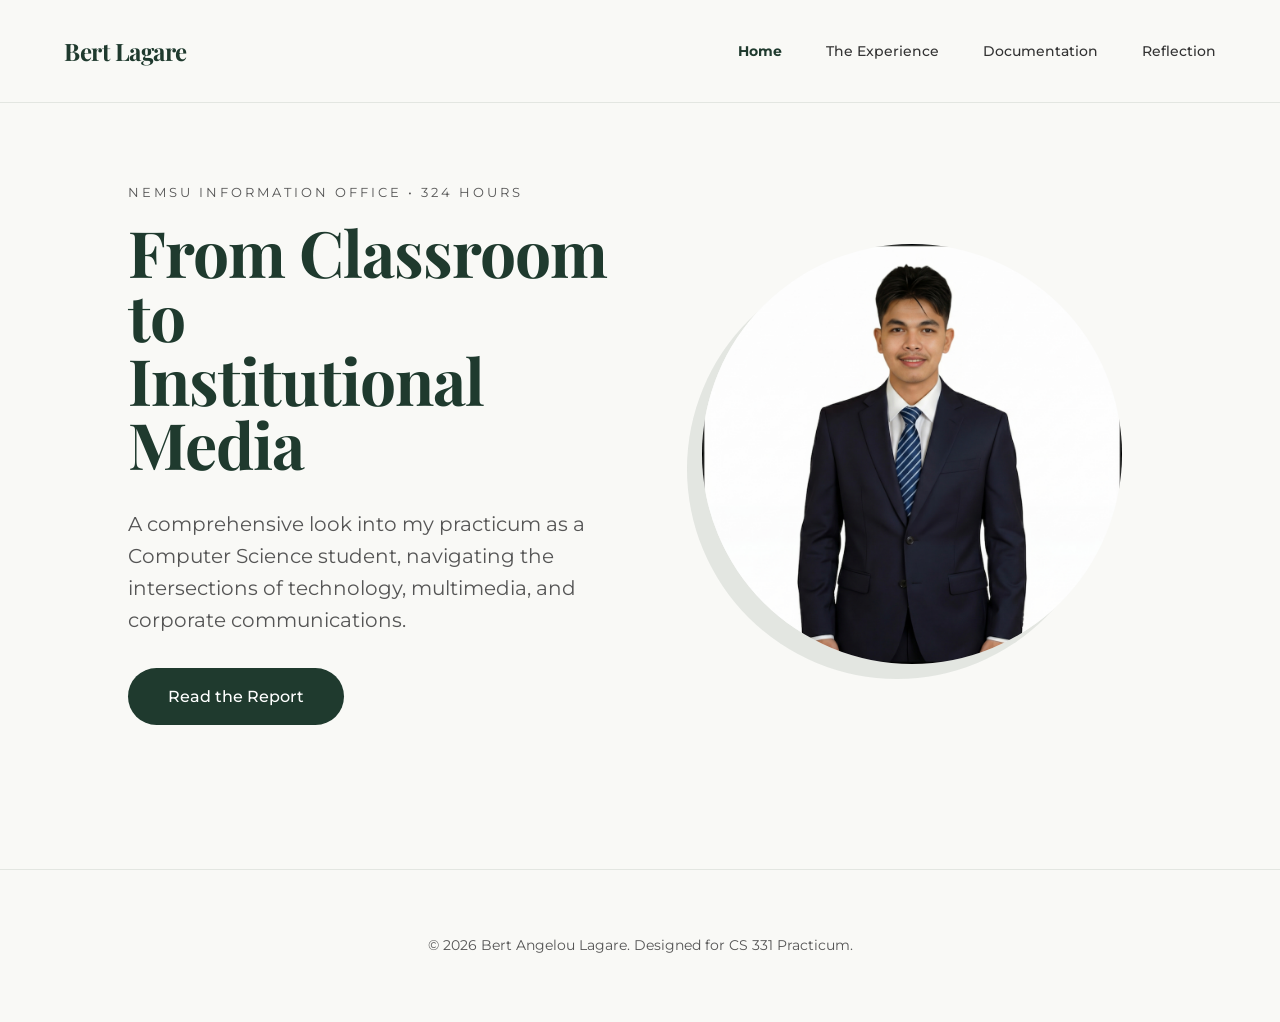
==== index.html @ 6bbab6f7 "Add overflow hidden and adjust image size in index.html" ====
<!DOCTYPE html>
<html lang="en">
<head>
    <meta charset="UTF-8">
    <meta name="viewport" content="width=device-width, initial-scale=1.0">
    <title>My OJT Experience | Bert Lagare</title>
    <link href="https://fonts.googleapis.com/css2?family=Playfair+Display:wght@600;700&family=Montserrat:wght@400;500;700&display=swap" rel="stylesheet">
    <link rel="stylesheet" href="style.css">
</head>
<body>

    <nav>
        <a href="index.html" class="logo">Bert Lagare</a>
        <div class="nav-links">
            <a href="index.html" class="active">Home</a>
            <a href="experience.html">The Experience</a>
            <a href="gallery.html">Documentation</a>
            <a href="reflection.html">Reflection</a>
        </div>
    </nav>

    <!-- Flexbox applied to container to split text left and image right -->
    <div class="container" style="display: flex; align-items: center; justify-content: space-between; gap: 4rem; overflow: hidden;">
        
        <div class="hero-text" style="flex: 1;">
            <span class="overline">NEMSU Information Office • 324 Hours</span>
            <h1 class="designer-heading">From Classroom to<br>Institutional Media</h1>
            <p class="lead-text" style="margin-bottom: 2rem;">A comprehensive look into my practicum as a Computer Science student, navigating the intersections of technology, multimedia, and corporate communications.</p>
            <a href="experience.html" class="btn">Read the Report</a>
        </div>

        <div class="hero-image" style="flex: 1; display: flex; justify-content: center; position: relative;">
            <img src="Gemini_Generated_Image_6r0pe6r0pe6r0pe6.png" alt="Bert Lagare" style="width: 420px; height: 420px; border-radius: 50%; object-fit: cover; box-shadow: -15px 15px 0px rgba(31, 58, 46, 0.1);">
        </div>

    </div>

    <footer>
        <p>© 2026 Bert Angelou Lagare. Designed for CS 331 Practicum.</p>
    </footer>

</body>
</html>
---- style.css ----
:root {
    --bg-cream: #F9F9F6;
    --primary-green: #1F3A2E;
    --text-dark: #333333;
    --text-gray: #555555;
    --font-serif: 'Playfair Display', serif;
    --font-sans: 'Montserrat', sans-serif;
}

/* Global Reset & Typography */
* { margin: 0; padding: 0; box-sizing: border-box; }
body {
    background-color: var(--bg-cream);
    color: var(--text-dark);
    font-family: var(--font-sans);
    line-height: 1.6;
    overflow-x: hidden;
}

h1, h2, h3, h4 { font-family: var(--font-serif); color: var(--primary-green); }

/* Navigation */
nav {
    display: flex;
    justify-content: space-between;
    align-items: center;
    padding: 2rem 5%;
    background-color: var(--bg-cream);
    position: sticky;
    top: 0;
    z-index: 1000;
    border-bottom: 1px solid rgba(31, 58, 46, 0.1);
}

.logo {
    font-family: var(--font-serif);
    font-size: 1.5rem;
    font-weight: 700;
    color: var(--primary-green);
    text-decoration: none;
    letter-spacing: -0.5px;
}

.nav-links a {
    text-decoration: none;
    color: var(--text-dark);
    margin-left: 2.5rem;
    font-size: 0.9rem;
    font-weight: 500;
    transition: color 0.3s ease;
}

.nav-links a:hover, .nav-links a.active {
    color: var(--primary-green);
    font-weight: 700;
}

/* UI Components */
.btn {
    display: inline-block;
    background-color: var(--primary-green);
    color: white;
    padding: 1rem 2.5rem;
    border-radius: 50px;
    text-decoration: none;
    font-weight: 500;
    transition: transform 0.3s ease, box-shadow 0.3s ease;
}

.btn:hover {
    transform: translateY(-3px);
    box-shadow: 0 10px 20px rgba(31, 58, 46, 0.2);
}

/* Page Layouts */
.container {
    padding: 5rem 10%;
    max-width: 1400px;
    margin: 0 auto;
    animation: fadeIn 1s ease-out forwards;
}

@keyframes fadeIn {
    from { opacity: 0; transform: translateY(20px); }
    to { opacity: 1; transform: translateY(0); }
}

/* Typography Elements for Graphic Design Feel */
.designer-heading {
    font-size: clamp(3rem, 5vw, 6rem);
    line-height: 1;
    margin-bottom: 2rem;
    letter-spacing: -1px;
}

.overline {
    text-transform: uppercase;
    letter-spacing: 3px;
    font-size: 0.8rem;
    color: var(--text-gray);
    margin-bottom: 1rem;
    display: block;
}

.lead-text {
    font-size: 1.25rem;
    color: var(--text-gray);
    max-width: 700px;
    margin-bottom: 3rem;
}

/* Documentation / Masonry Grid */
.masonry-grid {
    column-count: 3;
    column-gap: 1.5rem;
    margin-top: 3rem;
}

.masonry-item {
    break-inside: avoid;
    margin-bottom: 1.5rem;
    border-radius: 12px;
    overflow: hidden;
    position: relative;
    box-shadow: 0 4px 15px rgba(0,0,0,0.05);
    transition: transform 0.4s ease;
}

.masonry-item img {
    width: 100%;
    height: auto;
    display: block;
    transition: transform 0.5s ease;
}

.masonry-item:hover {
    transform: scale(1.02);
}

.masonry-item:hover img {
    transform: scale(1.05);
}

.caption {
    position: absolute;
    bottom: 0;
    left: 0;
    right: 0;
    background: linear-gradient(transparent, rgba(31, 58, 46, 0.9));
    color: white;
    padding: 1.5rem 1rem 1rem;
    font-size: 0.85rem;
    opacity: 0;
    transition: opacity 0.3s ease;
}

.masonry-item:hover .caption {
    opacity: 1;
}

/* Two-Column Text Layout (for reading pages) */
.split-content {
    display: grid;
    grid-template-columns: 1fr 1fr;
    gap: 4rem;
    margin-top: 3rem;
}

footer {
    text-align: center;
    padding: 4rem 10%;
    color: var(--text-gray);
    font-size: 0.9rem;
    border-top: 1px solid rgba(31, 58, 46, 0.1);
    margin-top: 4rem;
}
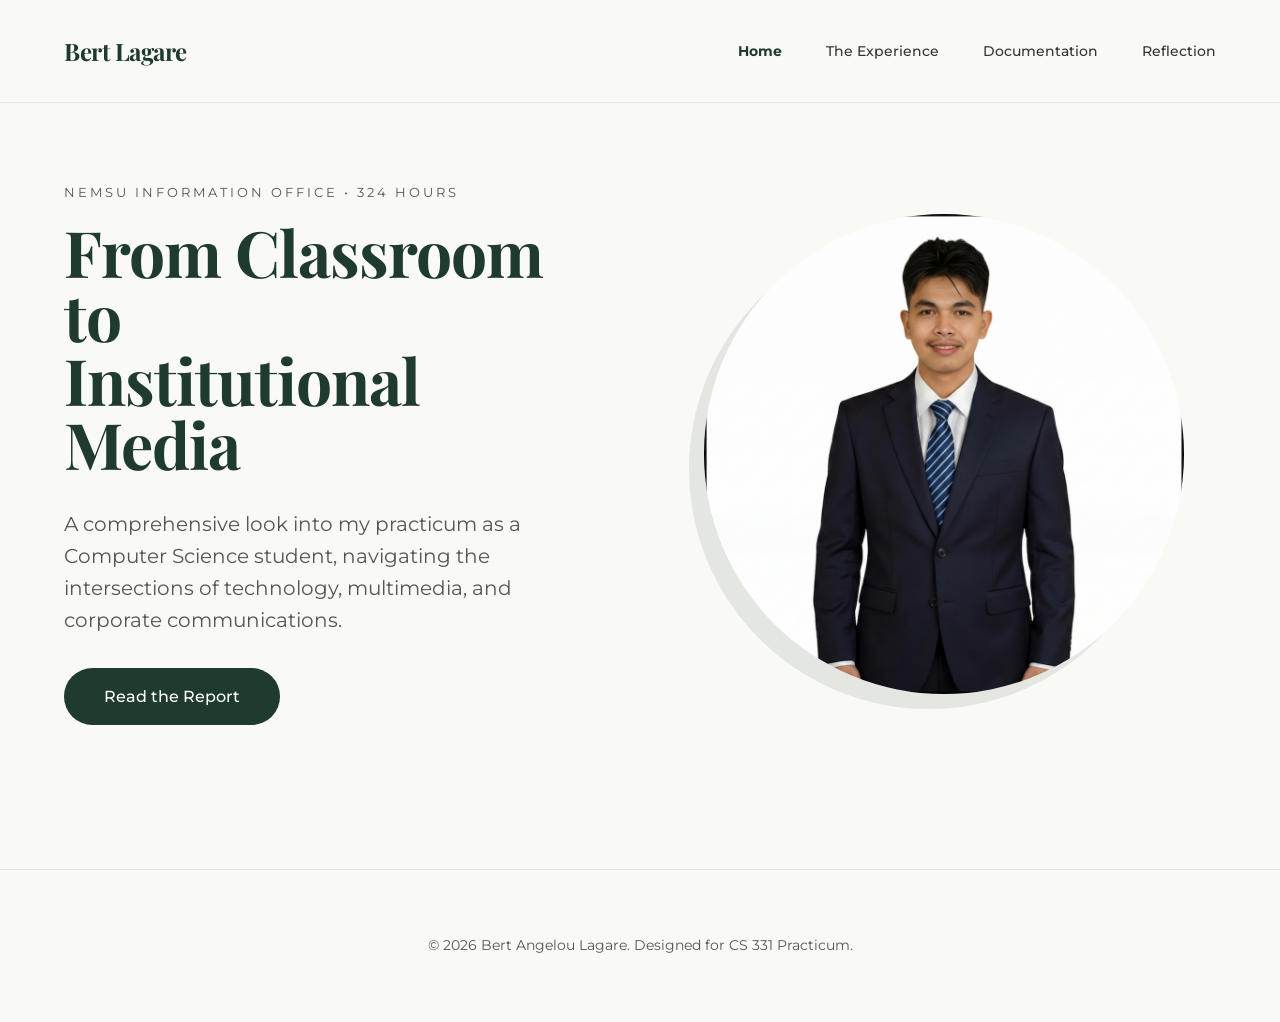
==== commit b8681963: "Modify hero image size and style Updated image dimensions and object-fit style." ====
--- a/index.html
+++ b/index.html
@@ -30,7 +30,7 @@
         </div>
 
         <div class="hero-image" style="flex: 1; display: flex; justify-content: center; position: relative;">
-            <img src="Gemini_Generated_Image_6r0pe6r0pe6r0pe6.png" alt="Bert Lagare" style="width: 420px; height: 420px; border-radius: 50%; object-fit: cover; box-shadow: -15px 15px 0px rgba(31, 58, 46, 0.1);">
+            <img src="Gemini_Generated_Image_6r0pe6r0pe6r0pe6.png" alt="Bert Lagare" style="width: 480px; height: 480px; border-radius: 50%; object-fit: stretch; box-shadow: -15px 15px 0px rgba(31, 58, 46, 0.1);">
         </div>
 
     </div>
--- a/style.css
+++ b/style.css
@@ -14,7 +14,8 @@
     color: var(--text-dark);
     font-family: var(--font-sans);
     line-height: 1.6;
-    overflow-x: hidden;
+    overflow-x: hidden; /* Ensures no side clipping or horizontal scroll */
+    width: 100%;
 }
 
 h1, h2, h3, h4 { font-family: var(--font-serif); color: var(--primary-green); }
@@ -74,7 +75,7 @@
 
 /* Page Layouts */
 .container {
-    padding: 5rem 10%;
+    padding: 5rem 5%;
     max-width: 1400px;
     margin: 0 auto;
     animation: fadeIn 1s ease-out forwards;
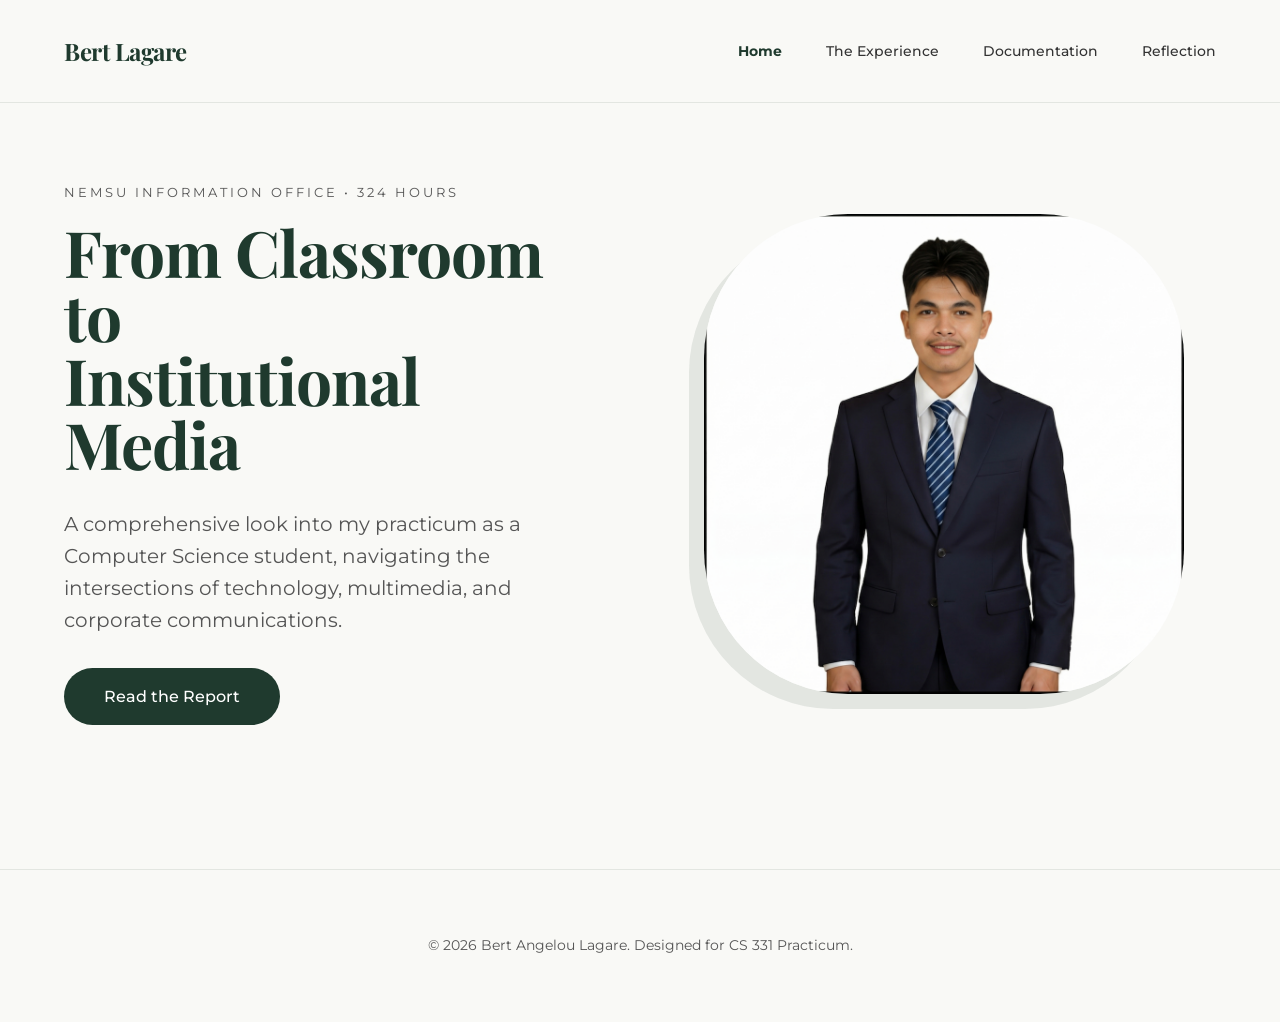
==== commit a21be505: "Update index.html" ====
--- a/index.html
+++ b/index.html
@@ -30,7 +30,7 @@
         </div>
 
         <div class="hero-image" style="flex: 1; display: flex; justify-content: center; position: relative;">
-            <img src="Gemini_Generated_Image_6r0pe6r0pe6r0pe6.png" alt="Bert Lagare" style="width: 480px; height: 480px; border-radius: 50%; object-fit: stretch; box-shadow: -15px 15px 0px rgba(31, 58, 46, 0.1);">
+            <img src="Gemini_Generated_Image_6r0pe6r0pe6r0pe6.png" alt="Bert Lagare" style="width: 480px; height: 480px; border-radius: 30%; object-fit: cover; box-shadow: -15px 15px 0px rgba(31, 58, 46, 0.1);">
         </div>
 
     </div>
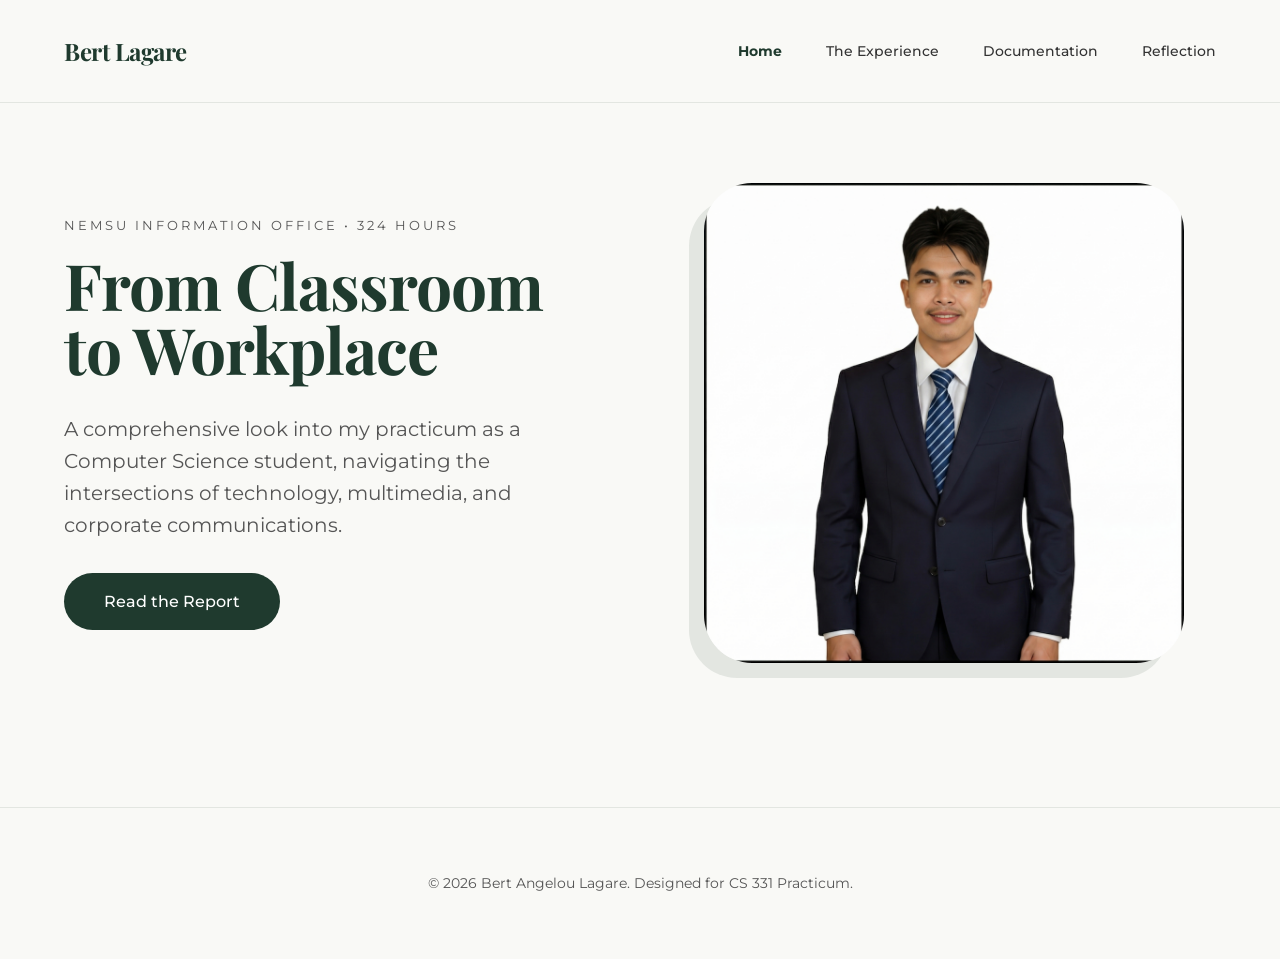
==== commit a4467105: "Modify heading and image styles in index.html Updated the heading text and adjusted the image border" ====
--- a/index.html
+++ b/index.html
@@ -24,13 +24,13 @@
         
         <div class="hero-text" style="flex: 1;">
             <span class="overline">NEMSU Information Office • 324 Hours</span>
-            <h1 class="designer-heading">From Classroom to<br>Institutional Media</h1>
+            <h1 class="designer-heading">From Classroom<br>to Workplace</h1>
             <p class="lead-text" style="margin-bottom: 2rem;">A comprehensive look into my practicum as a Computer Science student, navigating the intersections of technology, multimedia, and corporate communications.</p>
             <a href="experience.html" class="btn">Read the Report</a>
         </div>
 
         <div class="hero-image" style="flex: 1; display: flex; justify-content: center; position: relative;">
-            <img src="Gemini_Generated_Image_6r0pe6r0pe6r0pe6.png" alt="Bert Lagare" style="width: 480px; height: 480px; border-radius: 30%; object-fit: cover; box-shadow: -15px 15px 0px rgba(31, 58, 46, 0.1);">
+            <img src="Gemini_Generated_Image_6r0pe6r0pe6r0pe6.png" alt="Bert Lagare" style="width: 480px; height: 480px; border-radius: 10%; object-fit: cover; box-shadow: -15px 15px 0px rgba(31, 58, 46, 0.1);">
         </div>
 
     </div>
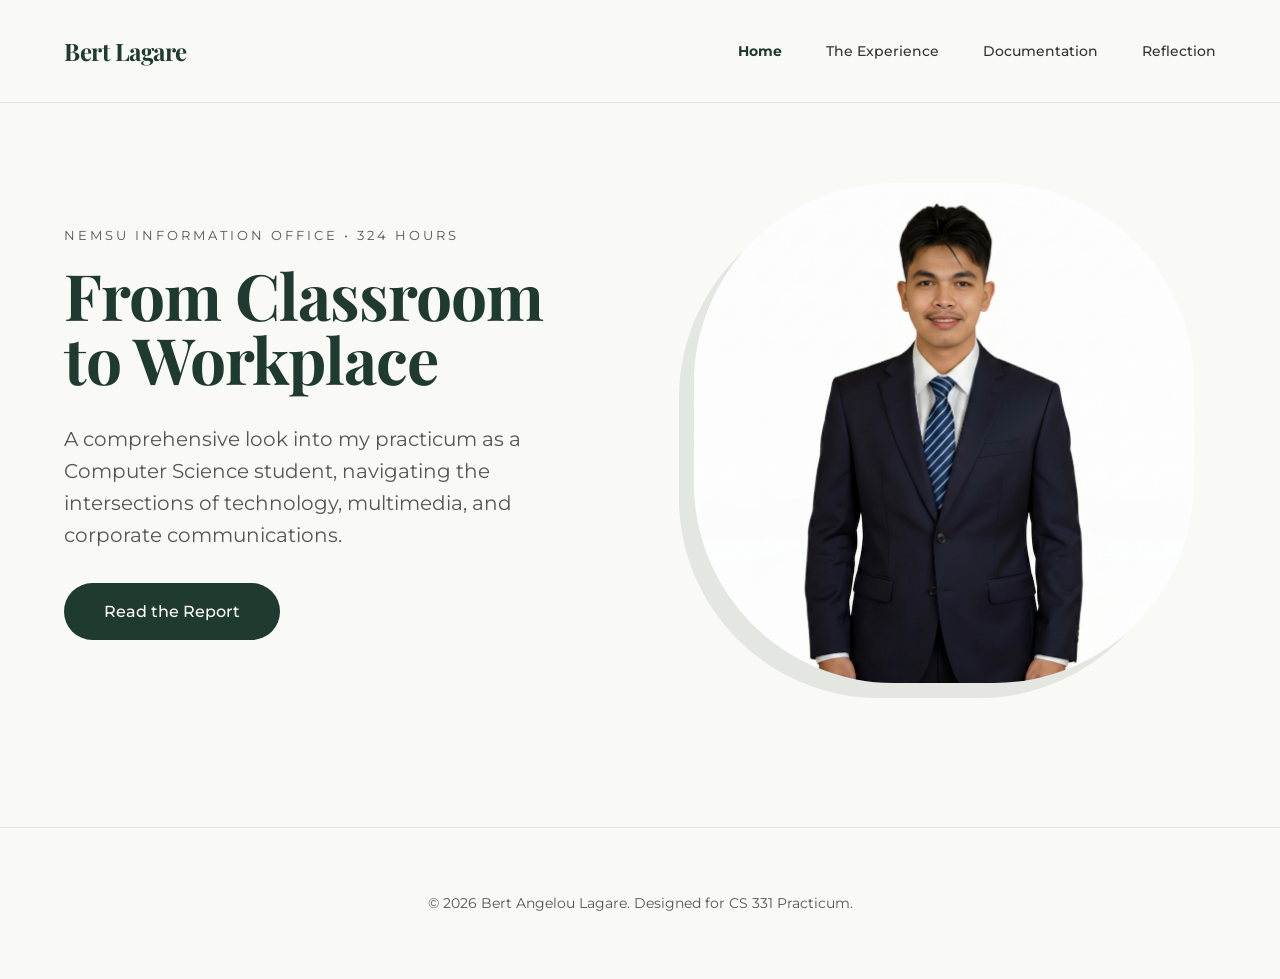
==== commit 9fa39033: "Change profile image source and style Updated the image source and dimensions in the hero section." ====
--- a/index.html
+++ b/index.html
@@ -30,7 +30,7 @@
         </div>
 
         <div class="hero-image" style="flex: 1; display: flex; justify-content: center; position: relative;">
-            <img src="Gemini_Generated_Image_6r0pe6r0pe6r0pe6.png" alt="Bert Lagare" style="width: 480px; height: 480px; border-radius: 10%; object-fit: cover; box-shadow: -15px 15px 0px rgba(31, 58, 46, 0.1);">
+            <img src="profile.png" alt="Bert Lagare" style="width: 500px; height: 500px; border-radius: 40%; object-fit: cover; box-shadow: -15px 15px 0px rgba(31, 58, 46, 0.1);">
         </div>
 
     </div>
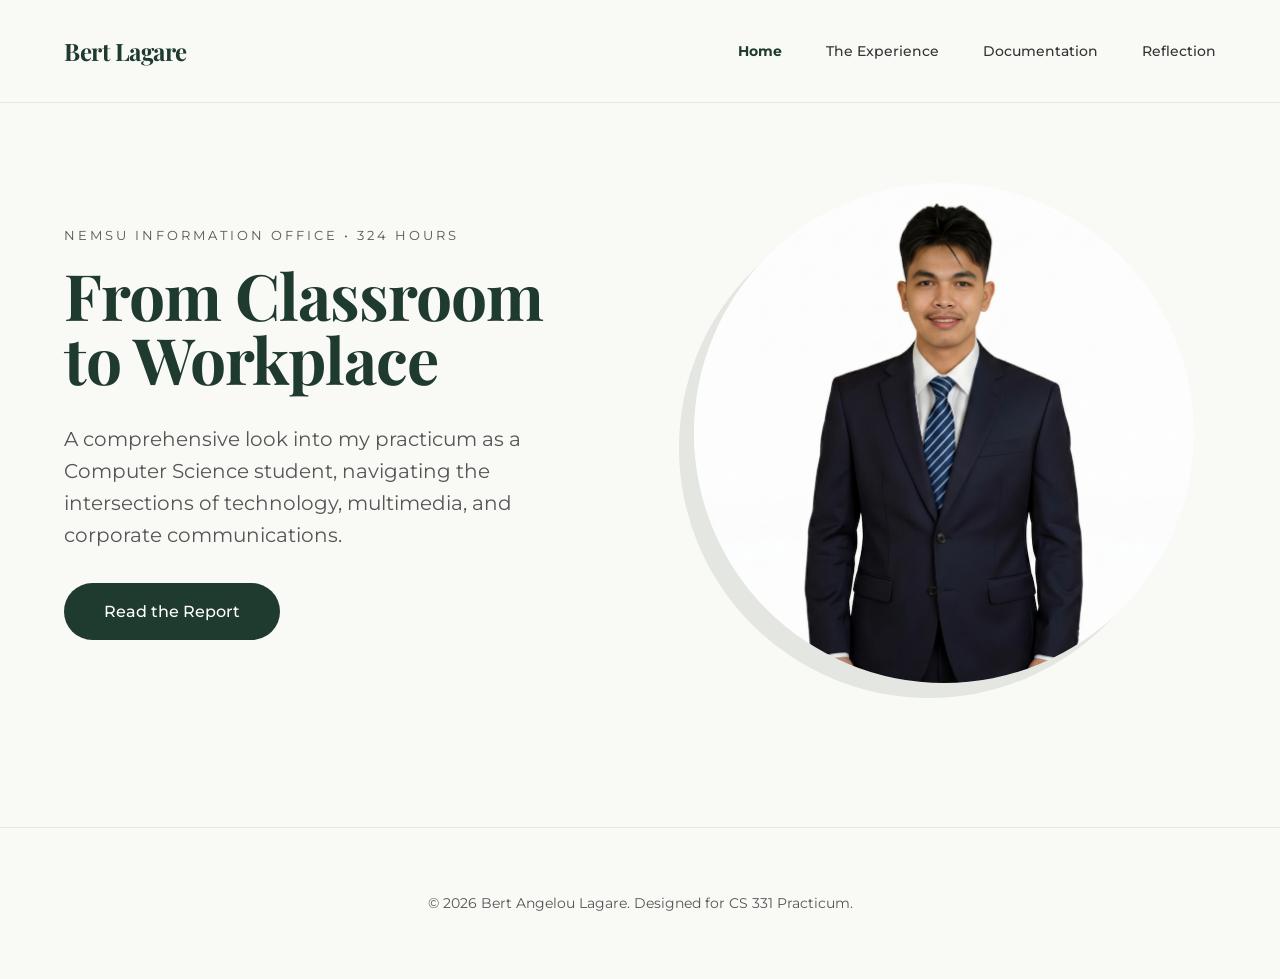
==== commit 31d3c9ed: "Update profile image border-radius to 50% Changed border-radius of profile image from 40% to 50%." ====
--- a/index.html
+++ b/index.html
@@ -30,7 +30,7 @@
         </div>
 
         <div class="hero-image" style="flex: 1; display: flex; justify-content: center; position: relative;">
-            <img src="profile.png" alt="Bert Lagare" style="width: 500px; height: 500px; border-radius: 40%; object-fit: cover; box-shadow: -15px 15px 0px rgba(31, 58, 46, 0.1);">
+            <img src="profile.png" alt="Bert Lagare" style="width: 500px; height: 500px; border-radius: 50%; object-fit: cover; box-shadow: -15px 15px 0px rgba(31, 58, 46, 0.1);">
         </div>
 
     </div>
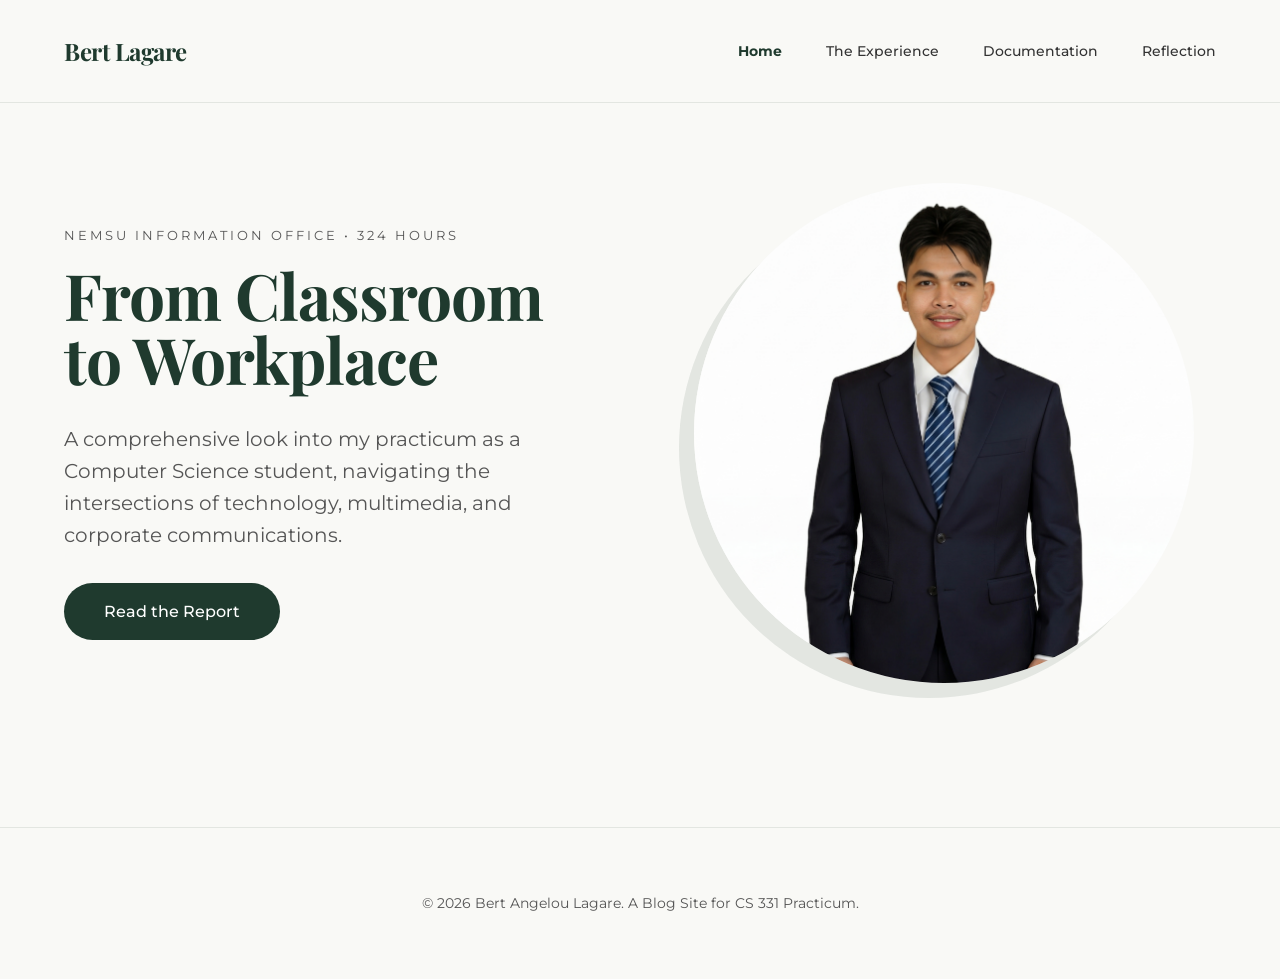
==== commit 985754c2: "Update footer text for clarity" ====
--- a/index.html
+++ b/index.html
@@ -36,7 +36,7 @@
     </div>
 
     <footer>
-        <p>© 2026 Bert Angelou Lagare. Designed for CS 331 Practicum.</p>
+        <p>© 2026 Bert Angelou Lagare. A Blog Site for CS 331 Practicum.</p>
     </footer>
 
 </body>
